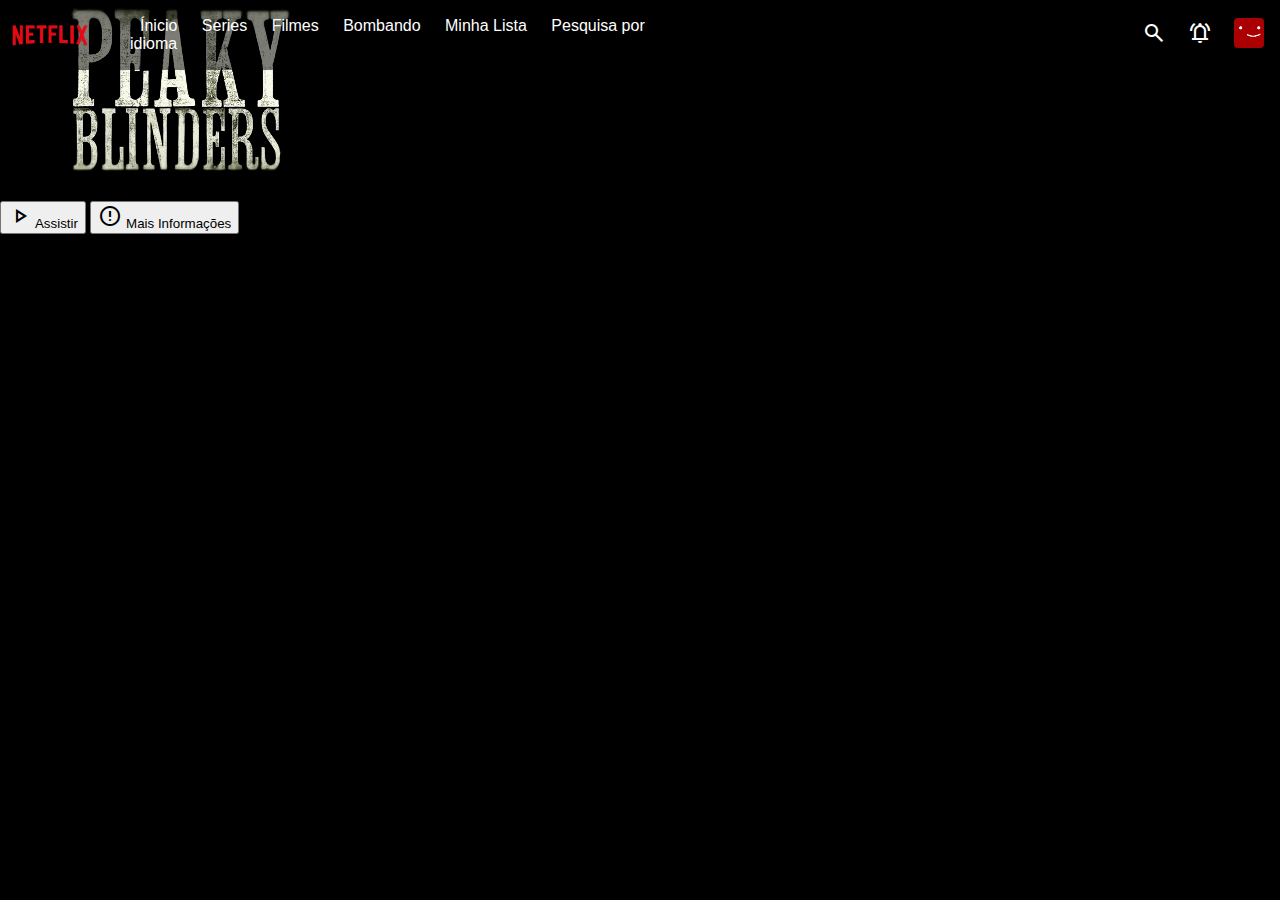
==== index.html @ 0b8e3293 "alterações" ====
<!DOCTYPE html>
<html lang="pt-br">
<head>
    <meta charset="UTF-8">
    <meta name="viewport" content="width=device-width, initial-scale=1.0">
    <link rel="stylesheet" href="https://fonts.googleapis.com/css2?family=Material+Symbols+Outlined:opsz,wght,FILL,GRAD@20..48,100..700,0..1,-50..200" />
    <link rel="stylesheet" href="style.css">
    <title>Netiflix</title>
</head>
<body>

    
        <nav>
            <img class="logo" src="Img/Logonetflix-removebg-preview.png"></img>

            <ul class="menu_esquerdo">
                <li>Ínicio</li>
                <li>Series</li>
                <li>Filmes</li>
                <li>Bombando</li>
                <li>Minha Lista</li>
                <li>Pesquisa por idioma</li>
            </ul>

            <ul class="menu_direito">
                <li><span class="material-symbols-outlined">
                    search
                    </span></li>
                <li><span class="material-symbols-outlined">
                    notifications_active
                    </span></li>
                <li><img class="profile" src="Img/perfil.png" > </li>
                
            </ul> 
        </nav>
    <header class="banner">

        <!--Informaçoes da serie no banner e botãos-->
        <div class="banner_conteudo">
            <div class="titulo"> <img src="Img/imagem_2023-08-25_160242544-removebg-preview.png"> </div>

            <!--Botão-->
            <div class="buttons">
                <button class="button"> <span class="material-symbols-outlined">
                    play_arrow
                    </span> Assistir</button>
                <button class="button"> <span class="material-symbols-outlined">
                    error
                    </span> Mais Informações</button>
            </div>
        </div>

    </header>


</body>
</html>
---- style.css ----
*{
    margin: 0;
    box-sizing: border-box;
}

body{
    background-color: black;
    font-family: Arial, Helvetica, sans-serif;
}

nav{
    position: absolute;
    display: flex;
    flex-direction: row;
    width: 100%;
    height: 70px;
    align-items: center;
    z-index: 2;
    background-color: rgb(0, 0, 0, 0.5);

}

.logo{
    width: 80px;
    object-fit: contain;
    margin-left: 10px;
}

.profile{
    width: 30px;
    object-fit: contain;
    border-radius: 4px;
}

.menu_esquerdo li{
    list-style: none;
    display: inline;
    margin:10px;
    color: #fff;

}

.menu_direito{
    list-style: none;
    width: 15%;
    display: grid;
    grid-template-columns: 1fr 1fr 1fr;
    align-items: center;
    margin-left: 35%;
    color: #fff;
}
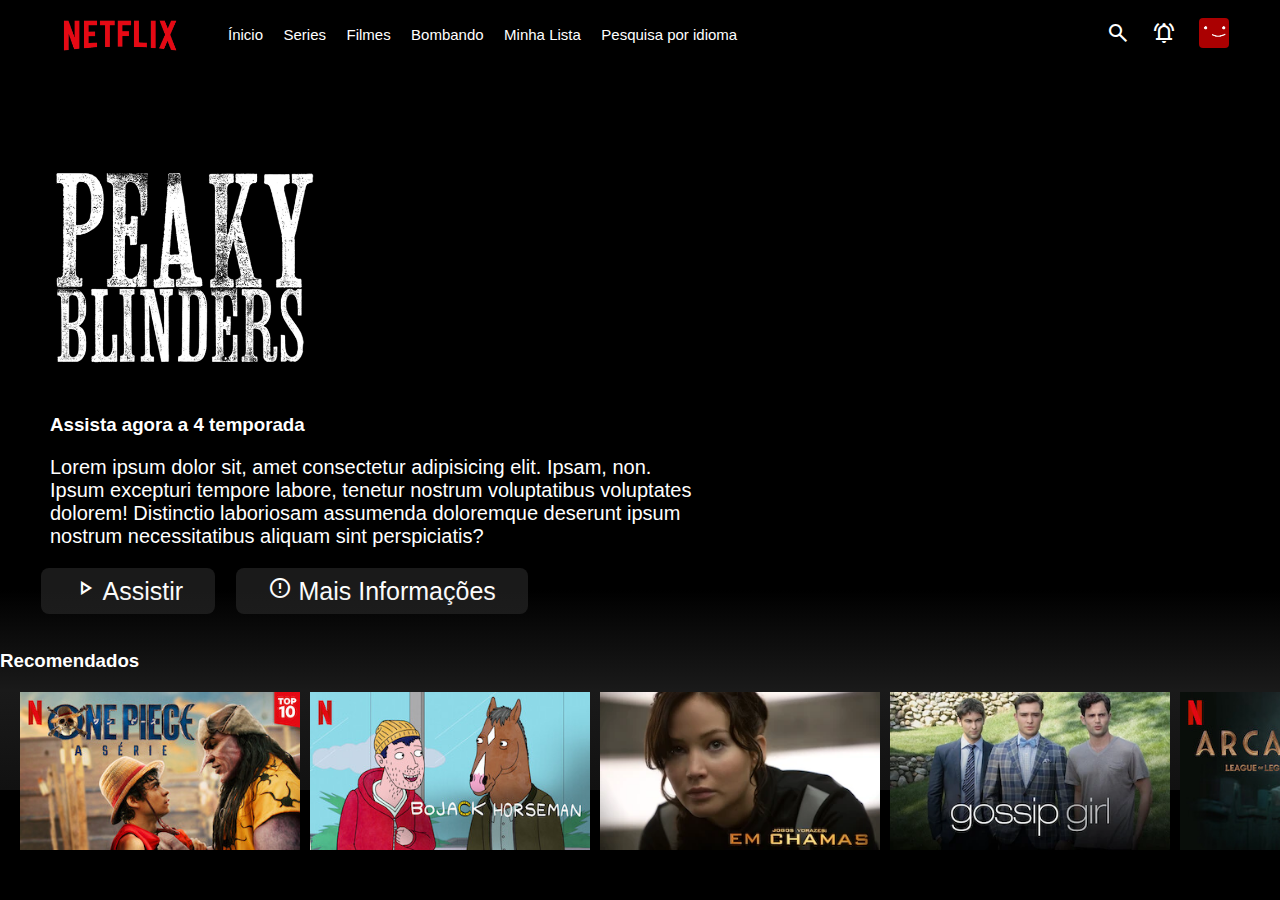
==== commit 15a64a90: "add mais alterações" ====
--- a/index.html
+++ b/index.html
@@ -1,57 +1,91 @@
 <!DOCTYPE html>
 <html lang="pt-br">
+
 <head>
     <meta charset="UTF-8">
     <meta name="viewport" content="width=device-width, initial-scale=1.0">
-    <link rel="stylesheet" href="https://fonts.googleapis.com/css2?family=Material+Symbols+Outlined:opsz,wght,FILL,GRAD@20..48,100..700,0..1,-50..200" />
+    <link rel="stylesheet"
+        href="https://fonts.googleapis.com/css2?family=Material+Symbols+Outlined:opsz,wght,FILL,GRAD@20..48,100..700,0..1,-50..200" />
     <link rel="stylesheet" href="style.css">
     <title>Netiflix</title>
 </head>
+
 <body>
 
-    
-        <nav>
-            <img class="logo" src="Img/Logonetflix-removebg-preview.png"></img>
+    <nav>
+        <img class="logo" src="Img/Logonetflix-removebg-preview.png"></img>
 
-            <ul class="menu_esquerdo">
-                <li>Ínicio</li>
-                <li>Series</li>
-                <li>Filmes</li>
-                <li>Bombando</li>
-                <li>Minha Lista</li>
-                <li>Pesquisa por idioma</li>
-            </ul>
+        <ul class="menu_esquerdo">
+            <li>Ínicio</li>
+            <li>Series</li>
+            <li>Filmes</li>
+            <li>Bombando</li>
+            <li>Minha Lista</li>
+            <li>Pesquisa por idioma</li>
+        </ul>
 
-            <ul class="menu_direito">
-                <li><span class="material-symbols-outlined">
+        <ul class="menu_direito">
+            <li><span class="material-symbols-outlined">
                     search
-                    </span></li>
-                <li><span class="material-symbols-outlined">
+                </span></li>
+            <li><span class="material-symbols-outlined">
                     notifications_active
-                    </span></li>
-                <li><img class="profile" src="Img/perfil.png" > </li>
-                
-            </ul> 
-        </nav>
-    <header class="banner">
+                </span></li>
+            <li><img class="profile" src="Img/perfil.png"> </li>
 
-        <!--Informaçoes da serie no banner e botãos-->
-        <div class="banner_conteudo">
-            <div class="titulo"> <img src="Img/imagem_2023-08-25_160242544-removebg-preview.png"> </div>
+        </ul>
+    </nav>
 
-            <!--Botão-->
+    <header>
+        <div class="banner_video">
+            <video width="100%" height="100%" autoplay loop muted>
+                <source src="Img/videoplayback (1).mp4" type="video/mp4">
+            </video>
+        </div>
+
+        <div class="banner_info">
+            <div class="banner_titulo">
+                <img src="Img/titulo.png">
+            </div>
+
+            <div class="banner_texto">
+
+                <h3>Assista agora a 4 temporada</h3>
+                <p>Lorem ipsum dolor sit, amet consectetur adipisicing elit. Ipsam, non. Ipsum excepturi tempore
+                    labore, tenetur nostrum voluptatibus voluptates dolorem! Distinctio laboriosam assumenda
+                    doloremque deserunt ipsum nostrum necessitatibus aliquam sint perspiciatis?</p>
+            </div>
+
+            <!--botoes-->
+
             <div class="buttons">
-                <button class="button"> <span class="material-symbols-outlined">
-                    play_arrow
+                <button class="button1"><span class="material-symbols-outlined">
+                        play_arrow
                     </span> Assistir</button>
-                <button class="button"> <span class="material-symbols-outlined">
-                    error
+
+                <button class="button1"><span class="material-symbols-outlined">
+                        error
                     </span> Mais Informações</button>
             </div>
         </div>
+        <div class="desvanecer"></div>
+    </header>
+    
 
-    </header>
+    <div class="blocos">
+        <h3>Recomendados</h3>
+        <div class="quadros">
+            <img class=" quadro quadro_1" src="Img/img1.jpg">
+            <img class=" quadro quadro_1" src="Img/img11.jpg">
+            <img class=" quadro quadro_1" src="Img/img12.jpg">
+            <img class=" quadro quadro_1" src="Img/img13.jpg">
+            <img class=" quadro quadro_1" src="Img/imagem16.jpeg">
+            <img class=" quadro quadro_1" src="Img/img14.jpg">
+            <img class=" quadro quadro_1" src="Img/img15.jpg">
+        </div>
+    </div>
 
 
 </body>
+
 </html>--- a/style.css
+++ b/style.css
@@ -16,14 +16,17 @@
     height: 70px;
     align-items: center;
     z-index: 2;
-    background-color: rgb(0, 0, 0, 0.5);
 
 }
 
+header{
+    height: 650px;
+}
+
 .logo{
-    width: 80px;
+    width: 120px;
     object-fit: contain;
-    margin-left: 10px;
+    margin-left: 60px;
 }
 
 .profile{
@@ -32,11 +35,19 @@
     border-radius: 4px;
 }
 
+.menu_esquerdo{
+    width: 70%;
+}
+
+
 .menu_esquerdo li{
     list-style: none;
     display: inline;
-    margin:10px;
+    margin:8px;
     color: #fff;
+    cursor: pointer;
+    font-size: 15px;
+
 
 }
 
@@ -46,7 +57,104 @@
     display: grid;
     grid-template-columns: 1fr 1fr 1fr;
     align-items: center;
-    margin-left: 35%;
+    margin-right: 35px;
+    margin-left: 5%;
+    color: #fff;
+    cursor: pointer;
+}
+
+
+video {
+    position: absolute;
+    left: 0;
+    width: 100%;
+    height: 100%;
+    object-fit: cover; 
+    z-index: 1;
+}
+
+.banner_texto{
     color: #fff;
 }
 
+.button1, .button2{
+    cursor: pointer;
+    color: #fff;
+    border:none;
+    font-weight: none;
+    border-radius: 8px;
+    padding-left: 2rem;
+    padding-right: 2rem;
+    margin-left: 1rem;
+    padding-top: 0.5rem;
+    padding-bottom: 0.5rem;
+    background-color: rgba(51, 51, 51, 0.5);
+    font-size: 25px;
+
+}
+
+.banner_info{
+    z-index: 2;
+    position: absolute;
+    margin-top: 150px;
+    width: 650px;
+
+}
+
+.banner_info p{
+    margin-left: 50px;
+    font-size: 20px;
+    width: 650px;
+    object-fit: contain;
+}
+.banner_info h3{
+    margin-left: 50px;
+    margin-bottom: 20px;
+    text-shadow: 5px 5px 20px #000 ;
+      
+}
+
+.buttons{
+    margin-left: 25px;
+    margin-top: 20px;
+}
+
+.banner_titulo img{
+    width: 40%;
+    margin-left: 55px;
+   
+}
+
+.desvanecer{
+    position: absolute;
+    z-index: 4;
+    margin-top: 590px;
+    width: 100%;
+    height: 200px;
+    background-image: linear-gradient(180deg, transparent, rgba(37, 37,37, 0.7), #111);
+}
+
+.blocos{
+    position: absolute;
+    z-index: 4;
+    color: #fff;
+}
+
+.quadro{
+    width: 100%;
+    object-fit: contain;
+    max-width: 280px;
+    margin-right: 10px;
+
+}
+
+.quadro:hover{
+    
+}
+
+.quadros{
+    display: flex;
+    overflow-x: scroll; /*fara com que traga um scroll horisontal*/
+    padding: 20px;
+    
+}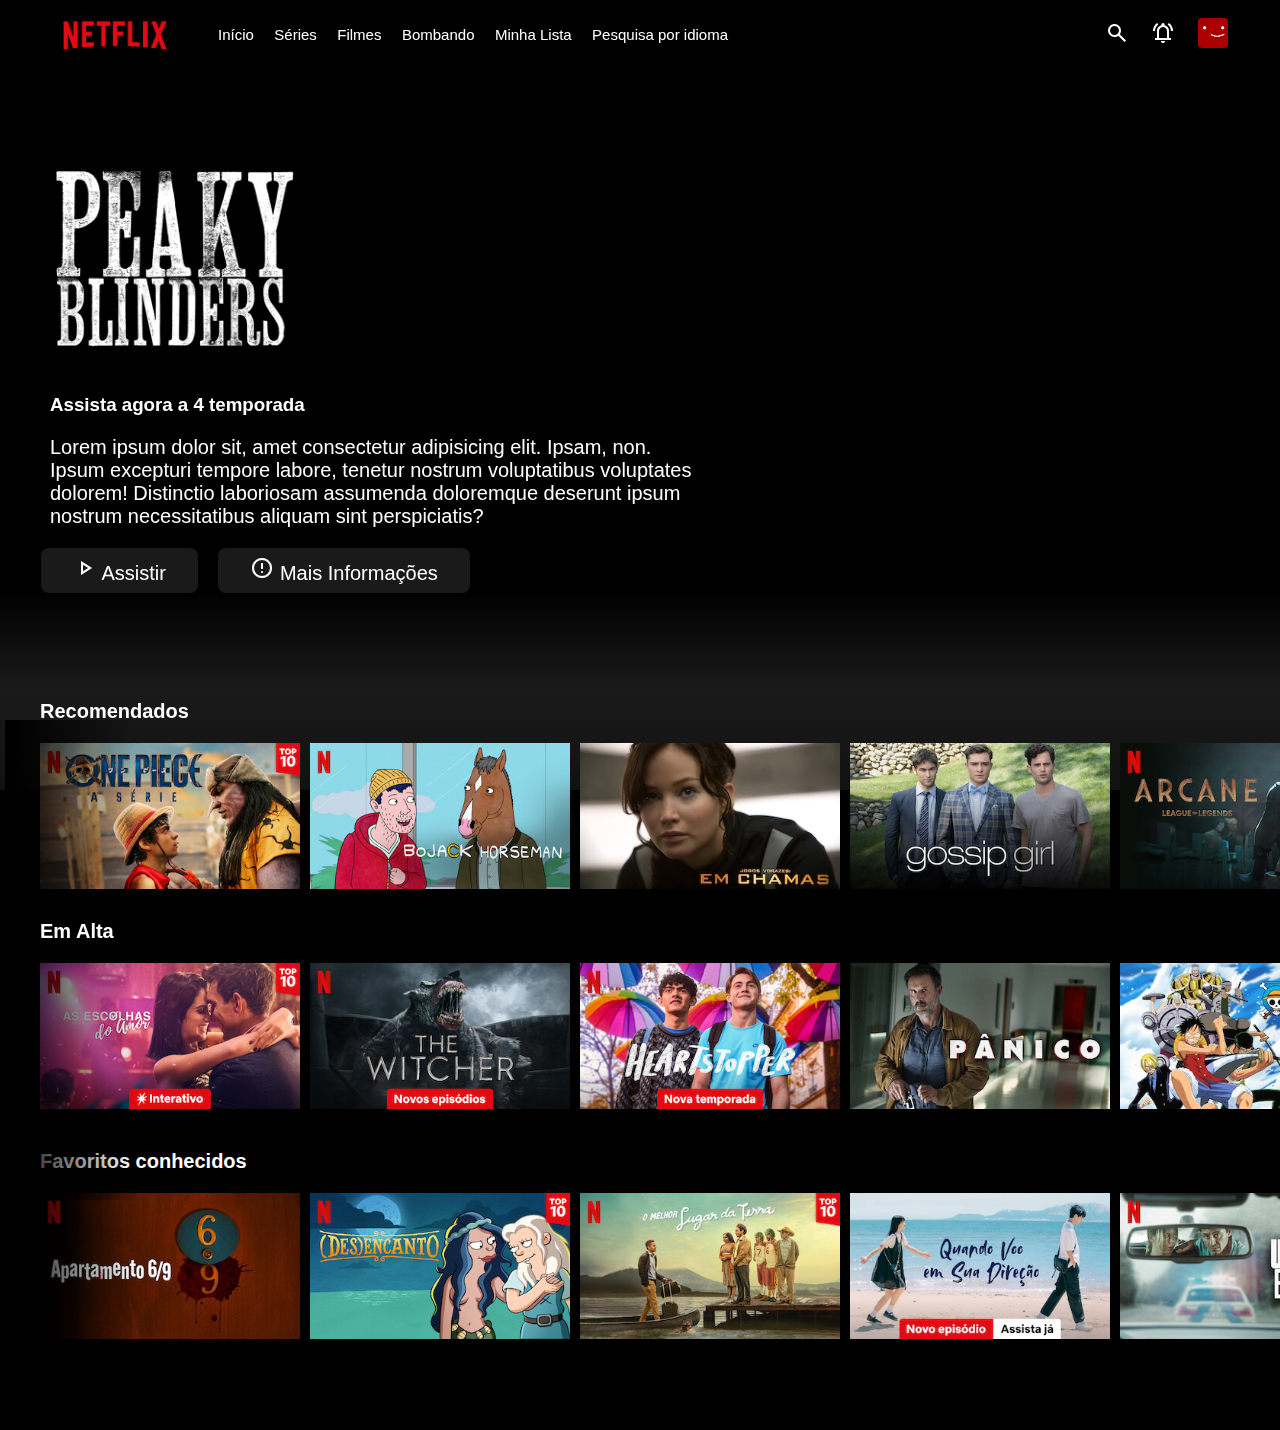
==== commit 846efd3d: "finalizado" ====
--- a/index.html
+++ b/index.html
@@ -7,17 +7,18 @@
     <link rel="stylesheet"
         href="https://fonts.googleapis.com/css2?family=Material+Symbols+Outlined:opsz,wght,FILL,GRAD@20..48,100..700,0..1,-50..200" />
     <link rel="stylesheet" href="style.css">
+    <link rel="shortcut icon" href="Img/favicon-16x16.png" type="image/x-icon">
     <title>Netiflix</title>
 </head>
 
 <body>
 
-    <nav>
+    <nav id="nav">
         <img class="logo" src="Img/Logonetflix-removebg-preview.png"></img>
 
         <ul class="menu_esquerdo">
-            <li>Ínicio</li>
-            <li>Series</li>
+            <li>Início</li>
+            <li>Séries</li>
             <li>Filmes</li>
             <li>Bombando</li>
             <li>Minha Lista</li>
@@ -70,21 +71,68 @@
         </div>
         <div class="desvanecer"></div>
     </header>
-    
 
-    <div class="blocos">
-        <h3>Recomendados</h3>
-        <div class="quadros">
-            <img class=" quadro quadro_1" src="Img/img1.jpg">
-            <img class=" quadro quadro_1" src="Img/img11.jpg">
-            <img class=" quadro quadro_1" src="Img/img12.jpg">
-            <img class=" quadro quadro_1" src="Img/img13.jpg">
-            <img class=" quadro quadro_1" src="Img/imagem16.jpeg">
-            <img class=" quadro quadro_1" src="Img/img14.jpg">
-            <img class=" quadro quadro_1" src="Img/img15.jpg">
+    <section>
+        <div class="blocos">
+            <h3>Recomendados</h3>
+
+            <div class="quadros">
+                <img class=" quadro quadro_1" src="Img/img1.jpg">
+                <img class=" quadro quadro_1" src="Img/img11.jpg">
+                <img class=" quadro quadro_1" src="Img/img12.jpg">
+                <img class=" quadro quadro_1" src="Img/img13.jpg">
+                <img class=" quadro quadro_1" src="Img/imagem16.jpeg">
+                <img class=" quadro quadro_1" src="Img/img14.jpg">
+                <img class=" quadro quadro_1" src="Img/img15.jpg">
+            </div>
+        </div>
+    </section>
+
+    <div class="fileira">
+        <div class="blocos">
+            <h3>Em Alta</h3>
+
+            <div class="quadros">
+                <img class=" quadro quadro_1" src="Img/img2.jpg">
+                <img class=" quadro quadro_1" src="Img/img17.jpeg">
+                <img class=" quadro quadro_1" src="Img/img18.jpeg">
+                <img class=" quadro quadro_1" src="Img/img19.jpeg">
+                <img class=" quadro quadro_1" src="Img/img20.jpeg">
+                <img class=" quadro quadro_1" src="Img/img3.jpg">
+                <img class=" quadro quadro_1" src="Img/img21.jpeg">
+            </div>
         </div>
     </div>
 
+    <div class="fileira2">
+        <div class="blocos">
+            <h3>Favoritos conhecidos</h3>
+
+            <div class="quadros">
+                <img class=" quadro quadro_1" src="Img/img4.jpg">
+                <img class=" quadro quadro_1" src="Img/img5.jpg">
+                <img class=" quadro quadro_1" src="Img/img6.jpg">
+                <img class=" quadro quadro_1" src="Img/img7.jpg">
+                <img class=" quadro quadro_1" src="Img/img8.jpg">
+                <img class=" quadro quadro_1" src="Img/img9.jpg">
+                <img class=" quadro quadro_1" src="Img/img21.jpeg">
+            </div>
+        </div>
+    </div>
+
+    <script>
+        
+        const nav = document.getElementById('nav');
+        window.addEventListener('scroll',()=>{
+            if(window.scrollY>=100){
+                nav.classList.add('nav_black');
+            }else{
+                nav.classList.remove('nav_black');
+            }
+
+        })
+
+    </script>
 
 </body>
 
--- a/style.css
+++ b/style.css
@@ -9,22 +9,22 @@
 }
 
 nav{
-    position: absolute;
+    position: fixed;
     display: flex;
     flex-direction: row;
     width: 100%;
     height: 70px;
-    align-items: center;
+    align-items: center;   
     z-index: 2;
 
 }
 
 header{
-    height: 650px;
+    height: 700px;
 }
 
 .logo{
-    width: 120px;
+    width: 110px;
     object-fit: contain;
     margin-left: 60px;
 }
@@ -70,7 +70,6 @@
     width: 100%;
     height: 100%;
     object-fit: cover; 
-    z-index: 1;
 }
 
 .banner_texto{
@@ -89,7 +88,7 @@
     padding-top: 0.5rem;
     padding-bottom: 0.5rem;
     background-color: rgba(51, 51, 51, 0.5);
-    font-size: 25px;
+    font-size: 20px;
 
 }
 
@@ -97,7 +96,7 @@
     z-index: 2;
     position: absolute;
     margin-top: 150px;
-    width: 650px;
+    width: 600px;
 
 }
 
@@ -138,23 +137,78 @@
     position: absolute;
     z-index: 4;
     color: #fff;
+    margin-left: 20px;
+}
+
+.blocos h3{
+    margin-left: 20px;
+    font-size: 20px;
+    font-weight: none;
 }
 
 .quadro{
     width: 100%;
     object-fit: contain;
-    max-width: 280px;
+    max-width: 260px;
     margin-right: 10px;
 
 }
 
 .quadro:hover{
-    
-}
-
+    transform: scale(1.3);
+}
 .quadros{
     display: flex;
     overflow-x: scroll; /*fara com que traga um scroll horisontal*/
     padding: 20px;
     
+}
+
+.quadros::-webkit-scrollbar{
+    width: 0;
+}
+
+.scroll{
+    background-color: rgba(51, 51, 51, 0.5);
+    color:#fff;
+    font-size: 50px;
+    outline: none;
+    border: none;
+    padding: 0px 20px;
+    cursor: pointer;
+    font-size: 30px;
+
+}
+
+.blocos::before{
+    position: absolute;
+    content: "";
+    left: 0;
+    top: 50px;
+    z-index: 99;
+    height: 200px;
+    width: 100px;
+    background-image: linear-gradient(90deg, #000, transparent);
+    transform: scale(1.3);
+
+}
+
+
+.fileira{
+    z-index: 7;
+    width: 100%;
+    position: relative;
+    margin-top: 220px;
+
+}
+
+.fileira2{
+    z-index: 7;
+    width: 100%;
+    margin-top: 450px;
+
+}
+
+.nav_black{
+    background-color: #111;
 }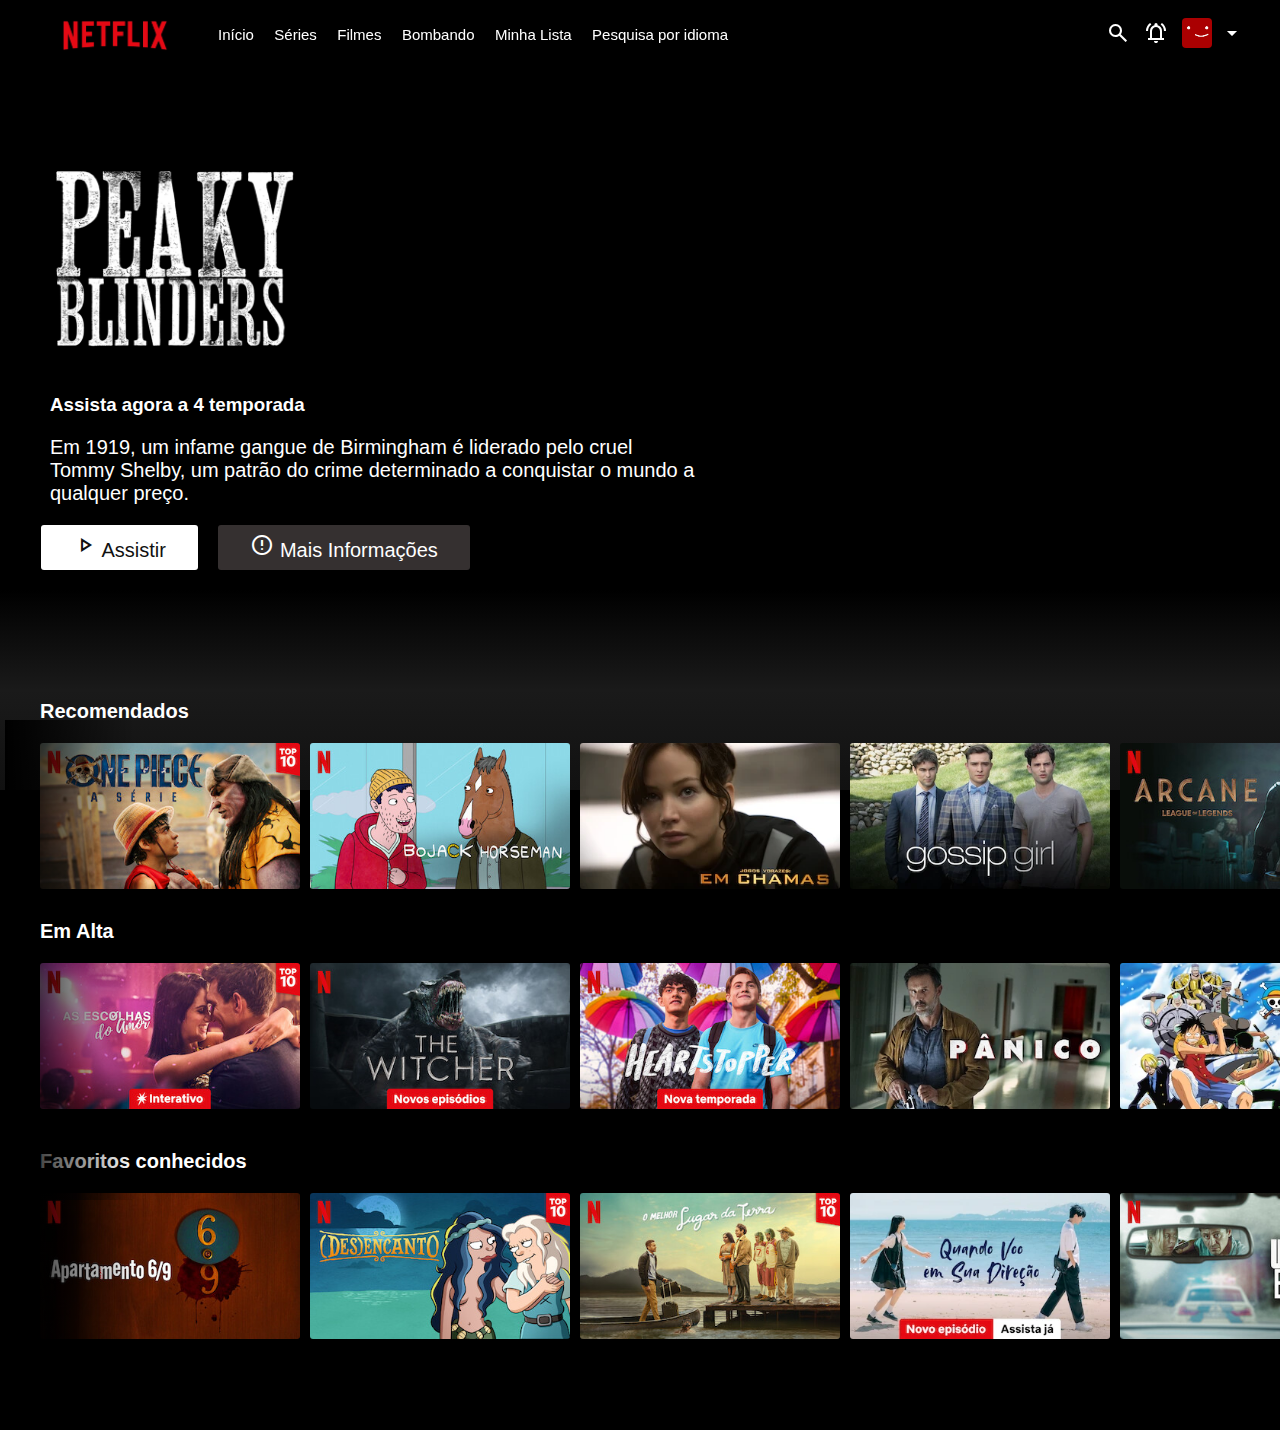
==== commit aa6523df: "add more" ====
--- a/index.html
+++ b/index.html
@@ -33,6 +33,9 @@
                     notifications_active
                 </span></li>
             <li><img class="profile" src="Img/perfil.png"> </li>
+            <li class="expandir"><span class="material-symbols-outlined">
+                arrow_drop_down 
+                </span></li>
 
         </ul>
     </nav>
@@ -52,9 +55,8 @@
             <div class="banner_texto">
 
                 <h3>Assista agora a 4 temporada</h3>
-                <p>Lorem ipsum dolor sit, amet consectetur adipisicing elit. Ipsam, non. Ipsum excepturi tempore
-                    labore, tenetur nostrum voluptatibus voluptates dolorem! Distinctio laboriosam assumenda
-                    doloremque deserunt ipsum nostrum necessitatibus aliquam sint perspiciatis?</p>
+                <p>Em 1919, um infame gangue de Birmingham é liderado pelo cruel Tommy Shelby, um patrão do crime
+                    determinado a conquistar o mundo a qualquer preço.</p>
             </div>
 
             <!--botoes-->
@@ -64,12 +66,15 @@
                         play_arrow
                     </span> Assistir</button>
 
-                <button class="button1"><span class="material-symbols-outlined">
+                <button class="button2  "><span class="material-symbols-outlined">
                         error
                     </span> Mais Informações</button>
             </div>
         </div>
+        
+
         <div class="desvanecer"></div>
+
     </header>
 
     <section>
@@ -120,17 +125,22 @@
         </div>
     </div>
 
+
     <script>
-        
+
         const nav = document.getElementById('nav');
-        window.addEventListener('scroll',()=>{
-            if(window.scrollY>=100){
+        window.addEventListener('scroll', () => {
+            if (window.scrollY >= 100) {
                 nav.classList.add('nav_black');
-            }else{
+            } else {
                 nav.classList.remove('nav_black');
             }
 
         })
+
+
+
+        
 
     </script>
 
--- a/style.css
+++ b/style.css
@@ -15,7 +15,7 @@
     width: 100%;
     height: 70px;
     align-items: center;   
-    z-index: 2;
+    z-index: 999;
 
 }
 
@@ -51,14 +51,17 @@
 
 }
 
+.menu_esquerdo li:hover{
+    color:  rgba(255, 255, 255, 0.5);
+    transition: 0.2s;
+}
+
 .menu_direito{
     list-style: none;
     width: 15%;
     display: grid;
-    grid-template-columns: 1fr 1fr 1fr;
+    grid-template-columns: 1fr 1fr 1fr 1fr;
     align-items: center;
-    margin-right: 35px;
-    margin-left: 5%;
     color: #fff;
     cursor: pointer;
 }
@@ -81,15 +84,30 @@
     color: #fff;
     border:none;
     font-weight: none;
-    border-radius: 8px;
+    border-radius: 3px;
     padding-left: 2rem;
     padding-right: 2rem;
     margin-left: 1rem;
     padding-top: 0.5rem;
     padding-bottom: 0.5rem;
-    background-color: rgba(51, 51, 51, 0.5);
+    background-color: rgba(105, 95, 95, 0.5);
     font-size: 20px;
 
+}
+
+.button1{
+    color: #111;
+    background-color: #fff;
+}
+
+.button1:hover{
+    background-color: rgba(251, 251, 251, 0.5);
+    transition: 0.5s;
+}
+
+.button2:hover{
+    background-color: rgba(39, 39, 39, 0.5);
+    transition: 0.2s;
 }
 
 .banner_info{
@@ -151,15 +169,17 @@
     object-fit: contain;
     max-width: 260px;
     margin-right: 10px;
+    border-radius: 3px;
 
 }
 
 .quadro:hover{
     transform: scale(1.3);
+    
 }
 .quadros{
     display: flex;
-    overflow-x: scroll; /*fara com que traga um scroll horisontal*/
+    overflow-x: scroll; /*fara com que traga um scroll horizontal*/
     padding: 20px;
     
 }
@@ -211,4 +231,6 @@
 
 .nav_black{
     background-color: #111;
-}+}
+
+
